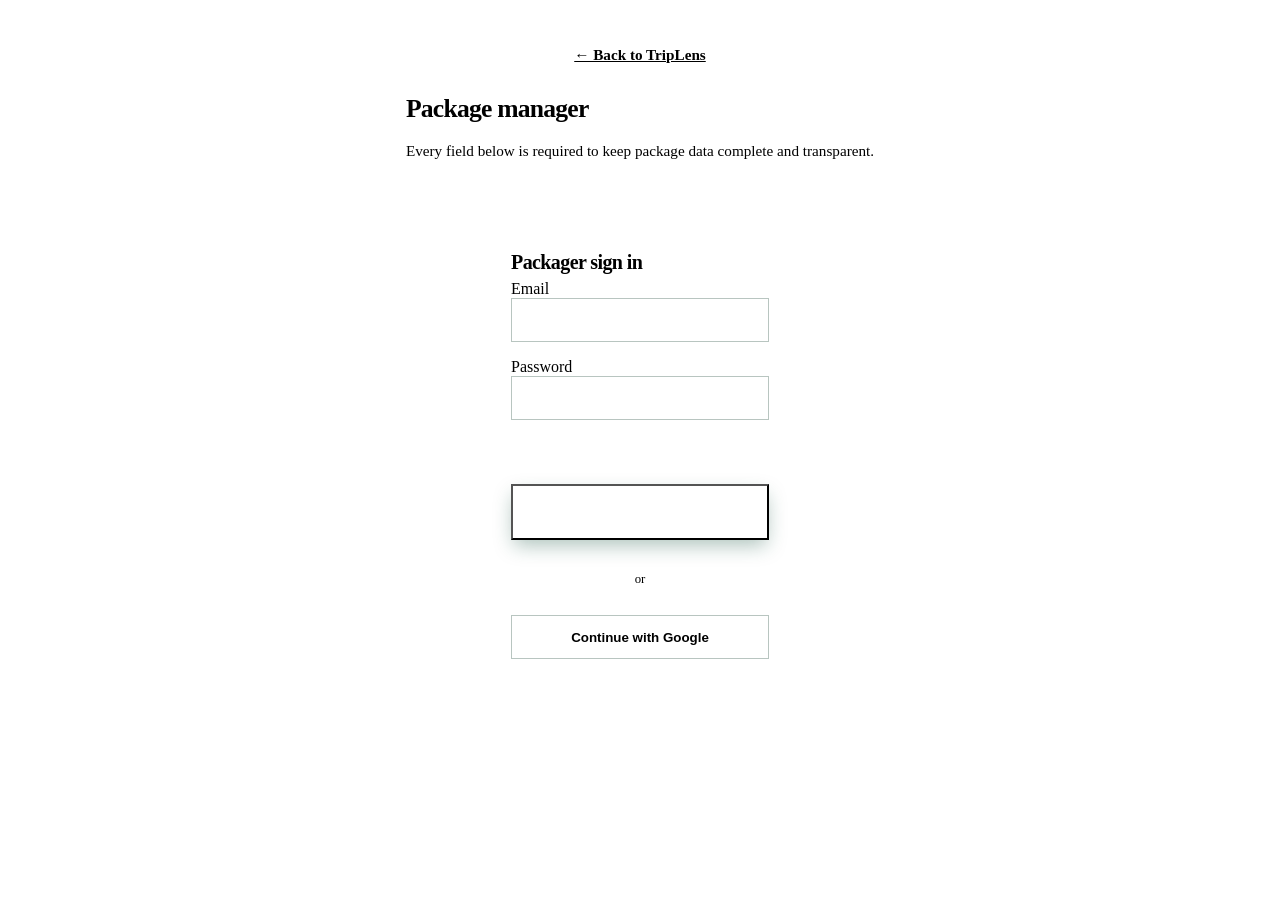
==== manage.html @ e1149025 "Add packager auth and Google sign-in" ====
<!doctype html>
<html lang="en">
<head>
  <meta charset="utf-8"><meta name="viewport" content="width=device-width, initial-scale=1">
  <title>TripLens — Package Manager</title>
  <link rel="stylesheet" href="/design-system.css"><link rel="stylesheet" href="/styles.css">
</head>
<body><main class="main-content" style="max-width:1000px;margin:2rem auto;padding:0 1rem">
  <a href="/" class="btn-secondary">← Back to TripLens</a>
  <div class="screen-title-group"><h1 class="screen-title">Package manager</h1><p class="screen-subtitle">Every field below is required to keep package data complete and transparent.</p></div>
  <section id="packager-login" class="pref-card manager-login-card" style="margin-top:1rem">
    <h2 class="screen-title" style="font-size:1.25rem">Packager sign in</h2>
    <form id="packager-login-form" class="manager-login-form">
      <div class="form-group"><label class="form-label" for="packager-email">Email</label><input class="form-select" id="packager-email" type="email" autocomplete="username" required></div>
      <div class="form-group"><label class="form-label" for="packager-password">Password</label><input class="form-select" id="packager-password" type="password" autocomplete="current-password" required></div>
      <p id="login-message" aria-live="polite"></p><button class="btn-primary-cta" type="submit"><span>Sign in</span><span>→</span></button>
      <div class="google-sign-in-divider">or</div>
      <button type="button" class="google-sign-in-button" id="google-packager-sign-in">Continue with Google</button>
    </form>
  </section>
  <section id="manager-shell" hidden>
    <div class="manager-toolbar"><div id="logged-in-as"></div><button class="btn-secondary" type="button" id="packager-logout">Sign out</button></div>
  <form id="package-form" class="pref-card" style="margin-top:1rem">
    <h2 class="screen-title" style="font-size:1.25rem">1. Core package details</h2>
    <div class="pref-grid" id="core-fields"></div>
    <h2 class="screen-title" style="font-size:1.25rem;margin-top:2rem">2. Day-wise itinerary</h2>
    <div id="itinerary-fields"></div>
    <h2 class="screen-title" style="font-size:1.25rem;margin-top:2rem">3. Stays & logistics</h2>
    <div id="accommodation-fields"></div><button class="btn-secondary" type="button" id="add-stay">+ Add stay</button>
    <h2 class="screen-title" style="font-size:1.25rem;margin-top:2rem">4. Transparency & policy</h2>
    <label class="form-label">Inclusions — one item per line</label><textarea class="ai-prompt-textarea" id="inclusions" required rows="4" placeholder="Entry tickets&#10;Toll and parking"></textarea>
    <label class="form-label" style="margin-top:1rem">Exclusions — one item per line</label><textarea class="ai-prompt-textarea" id="exclusions" required rows="4" placeholder="Personal expenses&#10;Safari permits"></textarea>
    <p id="form-message" aria-live="polite" style="margin-top:1rem"></p><button class="btn-primary-cta" type="submit"><span>Save complete package</span><span>→</span></button>
  </form>
  </section>
</main><script src="https://accounts.google.com/gsi/client" async defer></script><script src="/manage.js"></script></body></html>
---- styles.css ----
/* TripWise AI - Main Application Stylesheet */

/* Application Wrapper */
.app-wrapper {
  width: 100%;
  min-height: 100vh;
  display: flex;
  flex-direction: column;
  align-items: center;
  background-color: var(--bg-page);
  padding-bottom: 3rem;
}

/* App Header */
.app-header {
  width: 100%;
  max-width: var(--max-app-width);
  padding: 1rem 1.25rem;
  display: flex;
  align-items: center;
  justify-content: space-between;
  background: var(--bg-surface);
  border-bottom: 1px solid var(--border-subtle);
  position: sticky;
  top: 0;
  z-index: 50;
  box-shadow: var(--shadow-xs);
  backdrop-filter: blur(12px);
  -webkit-backdrop-filter: blur(12px);
}

.brand-container {
  display: flex;
  align-items: center;
  gap: 0.75rem;
  cursor: pointer;
}

.brand-logo-mark {
  width: 38px;
  height: 38px;
  border-radius: var(--radius-sm);
  background: linear-gradient(135deg, var(--primary) 0%, #177259 100%);
  display: flex;
  align-items: center;
  justify-content: center;
  color: #FFFFFF;
  box-shadow: 0 4px 10px rgba(15, 76, 58, 0.25);
}

.brand-logo-mark svg {
  width: 22px;
  height: 22px;
}

.brand-text {
  display: flex;
  flex-direction: column;
}

.brand-name {
  font-size: 1.2rem;
  font-weight: 800;
  letter-spacing: -0.03em;
  color: var(--primary);
  display: flex;
  align-items: center;
  gap: 0.35rem;
}

.brand-name .ai-tag {
  font-size: 0.65rem;
  font-weight: 700;
  background: var(--primary-light);
  color: var(--primary);
  padding: 1px 6px;
  border-radius: var(--radius-pill);
  border: 1px solid var(--primary-border);
  letter-spacing: 0.05em;
  text-transform: uppercase;
}

.brand-subtitle {
  font-size: 0.75rem;
  color: var(--text-muted);
  font-weight: 500;
}

.header-actions {
  display: flex;
  align-items: center;
  gap: 0.5rem;
}

.btn-header-action {
  font-size: 0.8rem;
  font-weight: 600;
  color: var(--text-muted);
  padding: 0.45rem 0.85rem;
  border-radius: var(--radius-pill);
  background: var(--bg-subtle);
  border: 1px solid var(--border-color);
  gap: 0.4rem;
}

.btn-header-action:hover {
  background: #E2E8F0;
  color: var(--text-main);
}

/* Breadcrumb / Step tracker */
.step-tracker {
  display: none;
  align-items: center;
  gap: 0.4rem;
  font-size: 0.78rem;
  font-weight: 600;
  color: var(--text-subtle);
}

@media (min-width: 640px) {
  .step-tracker {
    display: flex;
  }
}

.step-item {
  padding: 0.2rem 0.55rem;
  border-radius: var(--radius-pill);
  cursor: pointer;
  transition: all var(--transition-fast);
}

.step-item.active {
  background: var(--primary-light);
  color: var(--primary);
  font-weight: 700;
}

.step-item:hover:not(.active) {
  color: var(--text-main);
}

.step-arrow {
  color: var(--border-strong);
  font-size: 0.75rem;
}

/* Main Screen View Container */
.main-content {
  width: 100%;
  max-width: var(--max-app-width);
  padding: 1.25rem 1rem;
  flex: 1;
  display: flex;
  flex-direction: column;
  align-items: center;
}

/* Screen Management */
.screen {
  display: none;
  width: 100%;
  animation: fadeInSlideUp 0.3s cubic-bezier(0.16, 1, 0.3, 1) forwards;
}

.screen.active {
  display: block;
}

@keyframes fadeInSlideUp {
  from {
    opacity: 0;
    transform: translateY(10px);
  }

  to {
    opacity: 1;
    transform: translateY(0);
  }
}

/* Common Screen Header */
.screen-header-bar {
  display: flex;
  align-items: center;
  justify-content: space-between;
  margin-bottom: 1.25rem;
  padding-bottom: 0.75rem;
  border-bottom: 1px solid var(--border-subtle);
}

.screen-back-btn {
  font-size: 0.88rem;
  font-weight: 600;
  color: var(--primary);
  display: inline-flex;
  align-items: center;
  gap: 0.4rem;
  padding: 0.4rem 0.75rem;
  border-radius: var(--radius-pill);
  background: var(--primary-light);
  border: 1px solid var(--primary-border);
  transition: all var(--transition-fast);
}

.screen-back-btn:hover {
  background: #D8EFE5;
  transform: translateX(-2px);
}

.screen-title-group {
  margin-bottom: 1.5rem;
}

.screen-title {
  font-size: 1.6rem;
  font-weight: 800;
  letter-spacing: -0.03em;
  color: var(--text-main);
  margin-bottom: 0.4rem;
}

.screen-subtitle {
  font-size: 0.95rem;
  color: var(--text-muted);
  line-height: 1.45;
}

/* ==========================================================================
   SCREEN 1: HOME SCREEN
   ========================================================================== */
.home-screen {
  max-width: 680px;
  margin: 0 auto;
}

.home-hero-card {
  position: relative;
  border-radius: var(--radius-xl);
  overflow: hidden;
  height: 220px;
  margin-bottom: 1.5rem;
  box-shadow: var(--shadow-md);
  border: 1px solid var(--border-color);
}

.home-hero-img {
  width: 100%;
  height: 100%;
  object-fit: cover;
  transition: transform 0.6s ease;
}

.home-hero-card:hover .home-hero-img {
  transform: scale(1.03);
}

.home-hero-overlay {
  position: absolute;
  inset: 0;
  background: linear-gradient(180deg, rgba(15, 23, 42, 0.1) 0%, rgba(15, 76, 58, 0.85) 100%);
  display: flex;
  flex-direction: column;
  justify-content: flex-end;
  padding: 1.25rem;
  color: #FFFFFF;
}

.hero-pill-badge {
  display: inline-flex;
  align-items: center;
  gap: 0.4rem;
  background: rgba(255, 255, 255, 0.22);
  backdrop-filter: blur(8px);
  -webkit-backdrop-filter: blur(8px);
  color: #FFFFFF;
  padding: 0.3rem 0.75rem;
  border-radius: var(--radius-pill);
  font-size: 0.75rem;
  font-weight: 700;
  letter-spacing: 0.04em;
  text-transform: uppercase;
  margin-bottom: 0.5rem;
  width: fit-content;
}

.hero-tagline-heading {
  font-size: 1.6rem;
  font-weight: 800;
  color: #FFFFFF;
  line-height: 1.2;
  text-shadow: 0 2px 4px rgba(0, 0, 0, 0.2);
}

.home-hero-text {
  text-align: center;
  margin-bottom: 1.75rem;
}

.home-hero-text h1 {
  font-size: 2.1rem;
  font-weight: 800;
  letter-spacing: -0.035em;
  color: var(--text-main);
  margin-bottom: 0.6rem;
}

.home-hero-text p {
  font-size: 1.05rem;
  color: var(--text-muted);
  max-width: 540px;
  margin: 0 auto;
}

/* Natural Language Input Box */
.ai-prompt-container {
  background: var(--bg-surface);
  border-radius: var(--radius-lg);
  border: 1.5px solid var(--border-color);
  box-shadow: var(--shadow-sm);
  padding: 1rem 1.2rem;
  margin-bottom: 1.25rem;
  transition: all var(--transition-normal);
  position: relative;
}

.ai-prompt-container:focus-within {
  border-color: var(--primary);
  box-shadow: 0 0 0 4px var(--primary-glow), var(--shadow-md);
}

.ai-prompt-header {
  display: flex;
  align-items: center;
  justify-content: space-between;
  margin-bottom: 0.6rem;
}

.ai-prompt-badge {
  display: inline-flex;
  align-items: center;
  gap: 0.35rem;
  font-size: 0.75rem;
  font-weight: 700;
  color: var(--primary);
  background: var(--primary-light);
  padding: 0.2rem 0.6rem;
  border-radius: var(--radius-pill);
}

.ai-prompt-textarea {
  width: 100%;
  min-height: 85px;
  resize: vertical;
  background: transparent;
  color: var(--text-main);
  font-size: 1rem;
  line-height: 1.5;
  font-weight: 500;
}

.ai-prompt-textarea::placeholder {
  color: var(--text-subtle);
  font-weight: 400;
}

/* Suggestion Chips */
.chips-section {
  margin-bottom: 1.75rem;
}

.chips-label {
  font-size: 0.78rem;
  font-weight: 700;
  text-transform: uppercase;
  letter-spacing: 0.05em;
  color: var(--text-subtle);
  margin-bottom: 0.6rem;
  display: block;
}

.chips-list {
  display: flex;
  flex-wrap: wrap;
  gap: 0.5rem;
}

.chip-btn {
  background: var(--bg-surface);
  color: var(--text-main);
  border: 1px solid var(--border-color);
  border-radius: var(--radius-pill);
  padding: 0.45rem 0.95rem;
  font-size: 0.85rem;
  font-weight: 600;
  box-shadow: var(--shadow-xs);
  transition: all var(--transition-fast);
}

.chip-btn:hover {
  background: var(--primary-light);
  color: var(--primary);
  border-color: var(--primary-border);
  transform: translateY(-1px);
}

.chip-btn.active {
  background: var(--primary);
  color: #FFFFFF;
  border-color: var(--primary);
}

/* Primary Hero CTA */
.btn-primary-cta {
  width: 100%;
  background: linear-gradient(135deg, var(--primary) 0%, #15624b 100%);
  color: #FFFFFF;
  font-size: 1.05rem;
  font-weight: 700;
  padding: 1rem 1.5rem;
  border-radius: var(--radius-pill);
  box-shadow: 0 8px 20px -3px rgba(15, 76, 58, 0.35);
  display: flex;
  align-items: center;
  justify-content: center;
  gap: 0.6rem;
  transition: all var(--transition-normal);
}

.btn-primary-cta:hover {
  background: linear-gradient(135deg, var(--primary-hover) 0%, #0e4c3a 100%);
  transform: translateY(-2px);
  box-shadow: 0 12px 24px -4px rgba(15, 76, 58, 0.45);
}

.btn-primary-cta:active {
  transform: translateY(0);
}

.btn-primary-cta:hover .cta-arrow {
  transform: translateX(4px);
}

/* Modal Overlay Styling */
.modal-overlay {
  position: fixed;
  inset: 0;
  background: rgba(15, 23, 42, 0.6);
  backdrop-filter: blur(5px);
  -webkit-backdrop-filter: blur(5px);
  display: none;
  align-items: center;
  justify-content: center;
  z-index: 100;
}

.modal-overlay.active {
  display: flex !important;
}

.modal-card {
  background: var(--bg-surface);
  border: 1px solid var(--border-color);
  border-radius: var(--radius-lg);
  box-shadow: var(--shadow-float);
  width: 90%;
  max-width: 500px;
  overflow: hidden;
  animation: modalSlideUp 0.25s cubic-bezier(0.16, 1, 0.3, 1);
}

.modal-header {
  padding: 1rem 1.25rem;
  display: flex;
  justify-content: space-between;
  align-items: center;
  border-bottom: 1px solid var(--border-subtle);
}

.modal-header h3 {
  font-size: 1.1rem;
  font-weight: 700;
}

.modal-close-btn {
  font-size: 1.5rem;
  line-height: 1;
  color: var(--text-muted);
  background: none;
  border: none;
  cursor: pointer;
}

@keyframes modalSlideUp {
  from { opacity: 0; transform: translateY(15px); }
  to { opacity: 1; transform: translateY(0); }
}

/* ==========================================================================
   SCREEN 2: AI PREFERENCES SCREEN
   ========================================================================== */
.pref-screen {
  max-width: 720px;
  margin: 0 auto;
}

.parsed-callout-card {
  background: var(--primary-light);
  border: 1px solid var(--primary-border);
  border-radius: var(--radius-md);
  padding: 0.9rem 1.1rem;
  margin-bottom: 1.5rem;
  display: flex;
  align-items: flex-start;
  gap: 0.75rem;
}

.parsed-callout-icon {
  font-size: 1.25rem;
  line-height: 1;
}

.parsed-callout-text {
  font-size: 0.86rem;
  color: var(--primary);
  font-weight: 500;
  line-height: 1.45;
}

.parsed-callout-text strong {
  font-weight: 700;
}

/* 6 Preference Cards Grid */
.pref-grid {
  display: grid;
  grid-template-columns: repeat(2, 1fr);
  gap: 1rem;
  margin-bottom: 2rem;
}

@media (max-width: 520px) {
  .pref-grid {
    grid-template-columns: 1fr;
  }
}

.pref-card {
  background: var(--bg-surface);
  border: 1.5px solid var(--border-color);
  border-radius: var(--radius-lg);
  padding: 1.1rem;
  box-shadow: var(--shadow-sm);
  display: flex;
  flex-direction: column;
  justify-content: space-between;
  transition: all var(--transition-normal);
  position: relative;
}

.pref-card:hover {
  border-color: var(--primary-border);
  box-shadow: var(--shadow-md);
  transform: translateY(-2px);
}

.pref-card-header {
  display: flex;
  align-items: center;
  justify-content: space-between;
  margin-bottom: 0.75rem;
}

.pref-card-label-group {
  display: flex;
  align-items: center;
  gap: 0.5rem;
}

.pref-icon-circle {
  width: 34px;
  height: 34px;
  border-radius: var(--radius-pill);
  background: var(--bg-subtle);
  display: flex;
  align-items: center;
  justify-content: center;
  font-size: 1.05rem;
}

.pref-label {
  font-size: 0.82rem;
  font-weight: 700;
  text-transform: uppercase;
  letter-spacing: 0.04em;
  color: var(--text-muted);
}

.btn-edit-pref {
  color: var(--primary);
  font-size: 0.8rem;
  font-weight: 600;
  padding: 0.3rem 0.6rem;
  border-radius: var(--radius-pill);
  background: var(--primary-light);
  border: 1px solid var(--primary-border);
  gap: 0.3rem;
  transition: all var(--transition-fast);
}

.btn-edit-pref:hover {
  background: #D8EFE5;
}

.pref-value {
  font-size: 1.35rem;
  font-weight: 800;
  color: var(--text-main);
  letter-spacing: -0.02em;
}

.pref-note {
  font-size: 0.75rem;
  color: var(--text-subtle);
  margin-top: 0.25rem;
}

/* Bottom Action Bar */
.bottom-actions {
  display: flex;
  flex-direction: column;
  gap: 0.75rem;
}

@media (min-width: 520px) {
  .bottom-actions {
    flex-direction: row;
  }

  .bottom-actions .btn-primary-cta {
    flex: 2;
  }

  .bottom-actions .btn-secondary {
    flex: 1;
  }
}

.btn-secondary {
  background: var(--bg-surface);
  color: var(--text-main);
  border: 1.5px solid var(--border-color);
  font-size: 0.95rem;
  font-weight: 600;
  padding: 0.85rem 1.25rem;
  border-radius: var(--radius-pill);
  box-shadow: var(--shadow-xs);
  transition: all var(--transition-fast);
}

.btn-secondary:hover {
  background: var(--bg-subtle);
  border-color: var(--border-strong);
}

/* ==========================================================================
   SCREEN 3: RESULTS SCREEN
   ========================================================================== */
.results-screen {
  max-width: 900px;
  margin: 0 auto;
}

.results-filter-summary {
  display: flex;
  align-items: center;
  justify-content: space-between;
  flex-wrap: wrap;
  gap: 0.75rem;
  background: var(--bg-surface);
  border: 1px solid var(--border-color);
  border-radius: var(--radius-md);
  padding: 0.75rem 1.1rem;
  margin-bottom: 1.5rem;
  box-shadow: var(--shadow-xs);
}

.filter-tags-list {
  display: flex;
  flex-wrap: wrap;
  gap: 0.4rem;
  align-items: center;
}

.filter-pill {
  font-size: 0.78rem;
  font-weight: 600;
  color: var(--text-muted);
  background: var(--bg-subtle);
  padding: 0.2rem 0.6rem;
  border-radius: var(--radius-pill);
}

.btn-compare-all-shortcut {
  font-size: 0.82rem;
  font-weight: 700;
  color: var(--primary);
  background: var(--primary-light);
  border: 1px solid var(--primary-border);
  padding: 0.4rem 0.85rem;
  border-radius: var(--radius-pill);
  gap: 0.4rem;
}

.btn-compare-all-shortcut:hover {
  background: #D8EFE5;
}

/* Package Cards Grid */
.packages-grid {
  display: flex;
  flex-direction: column;
  gap: 1.5rem;
}

@media (min-width: 860px) {
  .packages-grid {
    display: grid;
    grid-template-columns: repeat(3, 1fr);
    gap: 1.25rem;
    align-items: stretch;
  }
}

.package-card {
  background: var(--bg-surface);
  border-radius: var(--radius-xl);
  border: 1.5px solid var(--border-color);
  overflow: hidden;
  box-shadow: var(--shadow-sm);
  display: flex;
  flex-direction: column;
  transition: all var(--transition-normal);
  position: relative;
}

.package-card:hover {
  transform: translateY(-4px);
  box-shadow: var(--shadow-lg);
  border-color: var(--primary-border);
}

.package-card.highlighted {
  border-color: var(--accent);
  box-shadow: 0 10px 25px -4px rgba(16, 185, 129, 0.2);
}

/* Card Image Header */
.package-card-media {
  position: relative;
  height: 180px;
  overflow: hidden;
  background: #E2E8F0;
}

.package-card-img {
  width: 100%;
  height: 100%;
  object-fit: cover;
  transition: transform 0.5s ease;
}

.package-card:hover .package-card-img {
  transform: scale(1.05);
}

.package-badge-top {
  position: absolute;
  top: 12px;
  left: 12px;
  background: rgba(15, 76, 58, 0.9);
  backdrop-filter: blur(6px);
  color: #FFFFFF;
  padding: 0.25rem 0.65rem;
  border-radius: var(--radius-pill);
  font-size: 0.7rem;
  font-weight: 800;
  letter-spacing: 0.05em;
  text-transform: uppercase;
  display: inline-flex;
  align-items: center;
  gap: 0.35rem;
  box-shadow: 0 2px 6px rgba(0, 0, 0, 0.2);
}

.package-fit-badge {
  position: absolute;
  top: 12px;
  right: 12px;
  background: rgba(255, 255, 255, 0.95);
  backdrop-filter: blur(8px);
  color: var(--primary);
  border: 1px solid var(--primary-border);
  padding: 0.25rem 0.65rem;
  border-radius: var(--radius-pill);
  font-size: 0.78rem;
  font-weight: 800;
  display: inline-flex;
  align-items: center;
  gap: 0.3rem;
  box-shadow: var(--shadow-sm);
}

.fit-dot {
  width: 7px;
  height: 7px;
  border-radius: 50%;
  background: var(--accent);
}

/* Card Body */
.package-card-body {
  padding: 1.25rem;
  display: flex;
  flex-direction: column;
  flex: 1;
}

.package-title-area {
  margin-bottom: 0.85rem;
}

.package-card-title {
  font-size: 1.25rem;
  font-weight: 800;
  color: var(--text-main);
  letter-spacing: -0.02em;
}

.package-card-hotel {
  font-size: 0.82rem;
  color: var(--text-muted);
  display: flex;
  align-items: center;
  gap: 0.35rem;
  margin-top: 0.2rem;
}

/* Specs pills */
.package-specs-row {
  display: flex;
  flex-wrap: wrap;
  gap: 0.4rem;
  margin-bottom: 1rem;
}

.spec-pill {
  font-size: 0.75rem;
  font-weight: 600;
  background: var(--bg-subtle);
  color: var(--text-muted);
  padding: 0.2rem 0.55rem;
  border-radius: var(--radius-xs);
  display: inline-flex;
  align-items: center;
  gap: 0.3rem;
}

/* Price Row */
.package-price-row {
  display: flex;
  align-items: baseline;
  justify-content: space-between;
  margin-bottom: 1.1rem;
  padding-top: 0.5rem;
  border-top: 1px solid var(--border-subtle);
}

.price-group {
  display: flex;
  align-items: baseline;
  gap: 0.35rem;
}

.price-currency {
  font-size: 1.05rem;
  font-weight: 700;
  color: var(--text-main);
}

.price-val {
  font-size: 1.5rem;
  font-weight: 800;
  color: var(--text-main);
  letter-spacing: -0.03em;
}

.price-sub {
  font-size: 0.75rem;
  color: var(--text-subtle);
}

/* Card Action Buttons */
.package-card-actions {
  display: flex;
  flex-direction: column;
  gap: 0.5rem;
  margin-top: auto;
}

.btn-view-details {
  background: var(--primary);
  color: #FFFFFF;
  font-size: 0.88rem;
  font-weight: 700;
  padding: 0.75rem 1rem;
  border-radius: var(--radius-pill);
  box-shadow: 0 4px 10px rgba(15, 76, 58, 0.2);
  width: 100%;
}

.btn-view-details:hover {
  background: var(--primary-hover);
  box-shadow: 0 6px 14px rgba(15, 76, 58, 0.3);
}

.btn-secondary-actions-row {
  display: flex;
  gap: 0.5rem;
}

.btn-why-match {
  flex: 1.2;
  background: var(--primary-light);
  color: var(--primary);
  border: 1px solid var(--primary-border);
  font-size: 0.78rem;
  font-weight: 700;
  padding: 0.6rem 0.5rem;
  border-radius: var(--radius-pill);
  gap: 0.3rem;
}

.btn-why-match:hover {
  background: #D8EFE5;
}

.btn-card-compare {
  flex: 1;
  background: var(--bg-surface);
  color: var(--text-muted);
  border: 1px solid var(--border-color);
  font-size: 0.78rem;
  font-weight: 700;
  padding: 0.6rem 0.5rem;
  border-radius: var(--radius-pill);
  gap: 0.3rem;
}

.btn-card-compare:hover {
  background: var(--bg-subtle);
  color: var(--text-main);
  border-color: var(--border-strong);
}

/* ==========================================================================
   SCREEN 4: PACKAGE DETAILS SCREEN
   ========================================================================== */
.details-screen {
  max-width: 820px;
  margin: 0 auto;
}

.details-hero-banner {
  position: relative;
  border-radius: var(--radius-xl);
  overflow: hidden;
  height: 260px;
  margin-bottom: 1.5rem;
  box-shadow: var(--shadow-md);
  border: 1px solid var(--border-color);
}

.details-hero-img {
  width: 100%;
  height: 100%;
  object-fit: cover;
}

.details-hero-overlay {
  position: absolute;
  inset: 0;
  background: linear-gradient(180deg, rgba(15, 23, 42, 0.15) 0%, rgba(15, 30, 24, 0.9) 100%);
  display: flex;
  flex-direction: column;
  justify-content: flex-end;
  padding: 1.5rem;
  color: #FFFFFF;
}

.details-hero-badges {
  display: flex;
  gap: 0.5rem;
  margin-bottom: 0.5rem;
}

.details-hero-title {
  font-size: 1.85rem;
  font-weight: 800;
  color: #FFFFFF;
  margin-bottom: 0.25rem;
}

.details-hero-subtitle {
  font-size: 0.95rem;
  color: rgba(255, 255, 255, 0.85);
}

/* Overview Specs Grid */
.details-specs-card {
  background: var(--bg-surface);
  border: 1.5px solid var(--border-color);
  border-radius: var(--radius-lg);
  padding: 1.1rem;
  margin-bottom: 1.5rem;
  box-shadow: var(--shadow-xs);
}

.specs-grid {
  display: grid;
  grid-template-columns: repeat(auto-fit, minmax(130px, 1fr));
  gap: 0.85rem;
}

.spec-item {
  display: flex;
  flex-direction: column;
  gap: 0.2rem;
}

.spec-item-label {
  font-size: 0.72rem;
  font-weight: 700;
  text-transform: uppercase;
  color: var(--text-subtle);
  letter-spacing: 0.04em;
}

.spec-item-val {
  font-size: 0.95rem;
  font-weight: 700;
  color: var(--text-main);
}

/* Score Cards Row */
.scores-row {
  display: grid;
  grid-template-columns: repeat(3, 1fr);
  gap: 0.85rem;
  margin-bottom: 1.5rem;
}

@media (max-width: 500px) {
  .scores-row {
    grid-template-columns: 1fr;
  }
}

.score-card {
  background: var(--bg-surface);
  border: 1.5px solid var(--border-color);
  border-radius: var(--radius-lg);
  padding: 1rem;
  box-shadow: var(--shadow-xs);
  display: flex;
  flex-direction: column;
  align-items: center;
  text-align: center;
  position: relative;
  overflow: hidden;
}

.score-card::before {
  content: '';
  position: absolute;
  top: 0;
  left: 0;
  right: 0;
  height: 4px;
  background: var(--primary);
}

.score-card.value::before {
  background: #3B82F6;
}

.score-card.trust::before {
  background: #10B981;
}

.score-card-title {
  font-size: 0.75rem;
  font-weight: 700;
  text-transform: uppercase;
  letter-spacing: 0.05em;
  color: var(--text-muted);
  margin-bottom: 0.4rem;
}

.score-card-number {
  font-size: 1.8rem;
  font-weight: 800;
  color: var(--text-main);
  letter-spacing: -0.03em;
}

.score-card-desc {
  font-size: 0.72rem;
  color: var(--text-subtle);
  margin-top: 0.2rem;
}

/* Effective Cost Breakdown Card */
.effective-cost-card {
  background: linear-gradient(145deg, #FFFFFF 0%, var(--primary-light) 100%);
  border: 1.5px solid var(--primary-border);
  border-radius: var(--radius-xl);
  padding: 1.4rem;
  margin-bottom: 1.5rem;
  box-shadow: var(--shadow-sm);
}

.cost-card-header {
  display: flex;
  align-items: center;
  justify-content: space-between;
  margin-bottom: 1rem;
  padding-bottom: 0.75rem;
  border-bottom: 1px solid var(--primary-border);
}

.cost-title-group {
  display: flex;
  align-items: center;
  gap: 0.5rem;
}

.cost-title-group h3 {
  font-size: 1.15rem;
  font-weight: 800;
  color: var(--primary);
}

.cost-badge {
  font-size: 0.7rem;
  font-weight: 700;
  background: var(--primary);
  color: #FFFFFF;
  padding: 0.2rem 0.6rem;
  border-radius: var(--radius-pill);
}

.cost-figures-grid {
  display: grid;
  grid-template-columns: 1fr 1fr 1.3fr;
  gap: 0.75rem;
  margin-bottom: 1rem;
}

@media (max-width: 580px) {
  .cost-figures-grid {
    grid-template-columns: 1fr;
    gap: 0.5rem;
  }
}

.cost-figure-box {
  background: var(--bg-surface);
  border: 1px solid var(--border-color);
  border-radius: var(--radius-md);
  padding: 0.85rem;
}

.cost-figure-box.highlight {
  border: 1.5px solid var(--primary);
  background: #FFFFFF;
  box-shadow: 0 4px 12px rgba(15, 76, 58, 0.12);
}

.cost-box-label {
  font-size: 0.75rem;
  font-weight: 600;
  color: var(--text-muted);
  margin-bottom: 0.2rem;
}

.cost-box-value {
  font-size: 1.25rem;
  font-weight: 800;
  color: var(--text-main);
}

.cost-figure-box.highlight .cost-box-value {
  color: var(--primary);
  font-size: 1.4rem;
}

.cost-explanation-banner {
  background: rgba(255, 255, 255, 0.7);
  border-radius: var(--radius-md);
  padding: 0.75rem 0.95rem;
  display: flex;
  align-items: flex-start;
  gap: 0.5rem;
  font-size: 0.82rem;
  color: var(--text-muted);
  line-height: 1.45;
}

.cost-items-list {
  margin-top: 1rem;
  border-top: 1px dashed var(--primary-border);
  padding-top: 0.85rem;
}

.cost-item-row {
  display: flex;
  justify-content: space-between;
  align-items: center;
  font-size: 0.82rem;
  color: var(--text-muted);
  padding: 0.3rem 0;
}

.cost-item-row.total-row {
  font-weight: 700;
  color: var(--primary);
  border-top: 1px solid var(--border-color);
  margin-top: 0.4rem;
  padding-top: 0.5rem;
}

/* Inclusions & Exclusions Grid */
.inclusions-grid {
  display: grid;
  grid-template-columns: 1fr 1fr;
  gap: 1rem;
  margin-bottom: 2rem;
}

@media (max-width: 600px) {
  .inclusions-grid {
    grid-template-columns: 1fr;
  }
}

.details-info-box {
  background: var(--bg-surface);
  border: 1.5px solid var(--border-color);
  border-radius: var(--radius-lg);
  padding: 1.2rem;
  box-shadow: var(--shadow-xs);
}

.details-info-box h4 {
  font-size: 0.95rem;
  font-weight: 700;
  margin-bottom: 0.85rem;
  display: flex;
  align-items: center;
  gap: 0.45rem;
}

.check-list,
.cross-list {
  list-style: none;
  display: flex;
  flex-direction: column;
  gap: 0.55rem;
}

.check-list li {
  font-size: 0.84rem;
  color: var(--text-main);
  display: flex;
  align-items: flex-start;
  gap: 0.5rem;
  line-height: 1.4;
}

.check-list li::before {
  content: '✓';
  color: var(--accent);
  font-weight: 800;
  font-size: 0.85rem;
  flex-shrink: 0;
}

.cross-list li {
  font-size: 0.84rem;
  color: var(--text-muted);
  display: flex;
  align-items: flex-start;
  gap: 0.5rem;
  line-height: 1.4;
}

.cross-list li::before {
  content: '✕';
  color: #94A3B8;
  font-weight: 700;
  font-size: 0.75rem;
  margin-top: 2px;
  flex-shrink: 0;
}

/* Details Sticky Bottom Actions */
.details-nav-toolbar {
  display: flex;
  gap: 0.75rem;
  flex-wrap: wrap;
  background: var(--bg-surface);
  border: 1.5px solid var(--border-color);
  border-radius: var(--radius-xl);
  padding: 1rem;
  box-shadow: var(--shadow-md);
  margin-top: 1rem;
}

.btn-itinerary-cta {
  flex: 1.5;
  background: var(--primary);
  color: #FFFFFF;
  font-size: 0.92rem;
  font-weight: 700;
  padding: 0.85rem 1.25rem;
  border-radius: var(--radius-pill);
  gap: 0.4rem;
}

.btn-itinerary-cta:hover {
  background: var(--primary-hover);
}

.btn-trust-cta {
  flex: 1.2;
  background: var(--primary-light);
  color: var(--primary);
  border: 1px solid var(--primary-border);
  font-size: 0.92rem;
  font-weight: 700;
  padding: 0.85rem 1.1rem;
  border-radius: var(--radius-pill);
  gap: 0.4rem;
}

.btn-trust-cta:hover {
  background: #D8EFE5;
}

.btn-compare-cta {
  flex: 1;
  background: var(--bg-surface);
  color: var(--text-main);
  border: 1.5px solid var(--border-color);
  font-size: 0.92rem;
  font-weight: 600;
  padding: 0.85rem 1.1rem;
  border-radius: var(--radius-pill);
  gap: 0.4rem;
}

.btn-compare-cta:hover {
  background: var(--bg-subtle);
}

/* ==========================================================================
   SCREEN 5: ITINERARY SCREEN
   ========================================================================== */
.itinerary-screen {
  max-width: 760px;
  margin: 0 auto;
}

.itinerary-header-card {
  background: var(--bg-surface);
  border: 1px solid var(--border-color);
  border-radius: var(--radius-lg);
  padding: 1.1rem 1.3rem;
  margin-bottom: 1.5rem;
  box-shadow: var(--shadow-xs);
  display: flex;
  align-items: center;
  justify-content: space-between;
  flex-wrap: wrap;
  gap: 0.75rem;
}

.itinerary-meta-badges {
  display: flex;
  gap: 0.5rem;
  flex-wrap: wrap;
}

.legend-pill {
  font-size: 0.72rem;
  font-weight: 700;
  padding: 0.2rem 0.55rem;
  border-radius: var(--radius-pill);
  display: inline-flex;
  align-items: center;
  gap: 0.3rem;
}

.legend-low {
  background: var(--intensity-low-bg);
  color: var(--intensity-low-text);
  border: 1px solid var(--intensity-low-border);
}

.legend-mod {
  background: var(--intensity-mod-bg);
  color: var(--intensity-mod-text);
  border: 1px solid var(--intensity-mod-border);
}

.legend-high {
  background: var(--intensity-high-bg);
  color: var(--intensity-high-text);
  border: 1px solid var(--intensity-high-border);
}

/* Vertical Timeline */
.timeline-container {
  position: relative;
  padding-left: 1.75rem;
  margin-bottom: 2rem;
}

.timeline-container::before {
  content: '';
  position: absolute;
  top: 15px;
  bottom: 15px;
  left: 9px;
  width: 2px;
  background: #E2E8F0;
}

.timeline-day-card {
  position: relative;
  background: var(--bg-surface);
  border: 1.5px solid var(--border-color);
  border-radius: var(--radius-lg);
  padding: 1.25rem;
  margin-bottom: 1.25rem;
  box-shadow: var(--shadow-xs);
  transition: all var(--transition-normal);
}

.timeline-day-card:hover {
  border-color: var(--primary-border);
  box-shadow: var(--shadow-md);
}

.timeline-node {
  position: absolute;
  top: 20px;
  left: -1.75rem;
  width: 20px;
  height: 20px;
  border-radius: 50%;
  background: var(--bg-surface);
  border: 3px solid var(--primary);
  box-shadow: 0 0 0 4px var(--bg-page);
  transform: translateX(-50%);
  z-index: 2;
}

.timeline-day-header {
  display: flex;
  align-items: center;
  justify-content: space-between;
  flex-wrap: wrap;
  gap: 0.5rem;
  margin-bottom: 0.65rem;
}

.day-badge-title {
  display: flex;
  align-items: center;
  gap: 0.6rem;
}

.day-number-tag {
  background: var(--primary);
  color: #FFFFFF;
  font-size: 0.72rem;
  font-weight: 800;
  padding: 0.2rem 0.55rem;
  border-radius: var(--radius-xs);
  letter-spacing: 0.04em;
  text-transform: uppercase;
}

.day-route-title {
  font-size: 1.15rem;
  font-weight: 800;
  color: var(--text-main);
}

.day-indicators-row {
  display: flex;
  align-items: center;
  gap: 0.5rem;
  flex-wrap: wrap;
  margin-bottom: 0.85rem;
}

.intensity-pill {
  font-size: 0.72rem;
  font-weight: 700;
  padding: 0.2rem 0.6rem;
  border-radius: var(--radius-pill);
  display: inline-flex;
  align-items: center;
  gap: 0.35rem;
}

.intensity-low {
  background: var(--intensity-low-bg);
  color: var(--intensity-low-text);
  border: 1px solid var(--intensity-low-border);
}

.intensity-moderate {
  background: var(--intensity-mod-bg);
  color: var(--intensity-mod-text);
  border: 1px solid var(--intensity-mod-border);
}

.intensity-high {
  background: var(--intensity-high-bg);
  color: var(--intensity-high-text);
  border: 1px solid var(--intensity-high-border);
}

.freetime-pill {
  font-size: 0.72rem;
  font-weight: 600;
  background: var(--bg-subtle);
  color: var(--text-muted);
  padding: 0.2rem 0.6rem;
  border-radius: var(--radius-pill);
  display: inline-flex;
  align-items: center;
  gap: 0.3rem;
}

.day-activities-list {
  list-style: none;
  display: flex;
  flex-direction: column;
  gap: 0.5rem;
  padding-top: 0.5rem;
  border-top: 1px solid var(--border-subtle);
}

.day-activities-list li {
  font-size: 0.86rem;
  color: var(--text-muted);
  display: flex;
  align-items: flex-start;
  gap: 0.55rem;
  line-height: 1.45;
}

.activity-dot {
  width: 6px;
  height: 6px;
  border-radius: 50%;
  background: var(--primary);
  margin-top: 7px;
  flex-shrink: 0;
}

/* ==========================================================================
   SCREEN 6: TRUST INSIGHTS SCREEN
   ========================================================================== */
.trust-screen {
  max-width: 780px;
  margin: 0 auto;
}

.trust-overview-card {
  background: var(--bg-surface);
  border: 1.5px solid var(--border-color);
  border-radius: var(--radius-xl);
  padding: 1.5rem;
  margin-bottom: 1.75rem;
  box-shadow: var(--shadow-sm);
}

.trust-score-hero {
  display: flex;
  align-items: center;
  justify-content: space-between;
  flex-wrap: wrap;
  gap: 1.25rem;
  padding-bottom: 1.25rem;
  border-bottom: 1px solid var(--border-subtle);
  margin-bottom: 1.25rem;
}

.trust-badge-col {
  display: flex;
  align-items: center;
  gap: 1rem;
}

.trust-circle-gauge {
  width: 76px;
  height: 76px;
  border-radius: 50%;
  background: conic-gradient(var(--accent) 0% 86%, #E2E8F0 86% 100%);
  display: flex;
  align-items: center;
  justify-content: center;
  padding: 8px;
  box-shadow: 0 4px 12px rgba(16, 185, 129, 0.2);
}

.gauge-inner {
  width: 100%;
  height: 100%;
  background: #FFFFFF;
  border-radius: 50%;
  display: flex;
  flex-direction: column;
  align-items: center;
  justify-content: center;
}

.gauge-number {
  font-size: 1.25rem;
  font-weight: 800;
  color: var(--text-main);
  line-height: 1;
}

.gauge-scale {
  font-size: 0.65rem;
  color: var(--text-subtle);
  font-weight: 600;
}

.trust-headline h3 {
  font-size: 1.35rem;
  font-weight: 800;
  color: var(--text-main);
}

.trust-headline p {
  font-size: 0.82rem;
  color: var(--text-muted);
}

/* Sentiment Bar Breakdown */
.sentiment-section h4 {
  font-size: 0.82rem;
  font-weight: 700;
  text-transform: uppercase;
  letter-spacing: 0.04em;
  color: var(--text-subtle);
  margin-bottom: 0.6rem;
}

.sentiment-bar-track {
  height: 12px;
  border-radius: var(--radius-pill);
  display: flex;
  overflow: hidden;
  margin-bottom: 0.65rem;
  background: #E2E8F0;
}

.sentiment-seg {
  height: 100%;
  transition: width 0.6s ease;
}

.seg-positive {
  background: #10B981;
}

.seg-neutral {
  background: #F59E0B;
}

.seg-negative {
  background: #EF4444;
}

.sentiment-legend {
  display: flex;
  gap: 1.25rem;
  flex-wrap: wrap;
}

.legend-item {
  display: flex;
  align-items: center;
  gap: 0.4rem;
  font-size: 0.82rem;
  font-weight: 600;
  color: var(--text-muted);
}

.legend-dot {
  width: 9px;
  height: 9px;
  border-radius: 50%;
}

/* 4 Aspect Cards Grid */
.aspects-grid {
  display: grid;
  grid-template-columns: repeat(2, 1fr);
  gap: 1rem;
  margin-bottom: 2rem;
}

@media (max-width: 640px) {
  .aspects-grid {
    grid-template-columns: 1fr;
  }
}

.aspect-card {
  background: var(--bg-surface);
  border: 1.5px solid var(--border-color);
  border-radius: var(--radius-lg);
  padding: 1.25rem;
  box-shadow: var(--shadow-xs);
  display: flex;
  flex-direction: column;
  transition: all var(--transition-normal);
}

.aspect-card:hover {
  border-color: var(--primary-border);
  box-shadow: var(--shadow-sm);
}

.aspect-card-header {
  display: flex;
  align-items: center;
  justify-content: space-between;
  margin-bottom: 0.85rem;
  padding-bottom: 0.6rem;
  border-bottom: 1px solid var(--border-subtle);
}

.aspect-title-group {
  display: flex;
  align-items: center;
  gap: 0.5rem;
}

.aspect-icon {
  font-size: 1.25rem;
}

.aspect-name {
  font-size: 1.05rem;
  font-weight: 800;
  color: var(--text-main);
}

.aspect-score-pill {
  font-size: 0.82rem;
  font-weight: 800;
  color: var(--primary);
  background: var(--primary-light);
  padding: 0.2rem 0.55rem;
  border-radius: var(--radius-pill);
}

.aspect-sentiment-status {
  display: inline-flex;
  align-items: center;
  gap: 0.3rem;
  font-size: 0.72rem;
  font-weight: 700;
  padding: 0.15rem 0.5rem;
  border-radius: var(--radius-pill);
  margin-bottom: 0.75rem;
  width: fit-content;
}

.status-positive {
  background: #ECFDF5;
  color: #065F46;
  border: 1px solid #A7F3D0;
}

.status-mixed {
  background: #FFFBEB;
  color: #92400E;
  border: 1px solid #FDE68A;
}

.aspect-positives-title {
  font-size: 0.75rem;
  font-weight: 700;
  color: var(--accent-dark);
  text-transform: uppercase;
  letter-spacing: 0.03em;
  margin-bottom: 0.35rem;
}

.aspect-signals-list {
  list-style: none;
  display: flex;
  flex-direction: column;
  gap: 0.4rem;
  margin-bottom: 0.85rem;
}

.aspect-signals-list li {
  font-size: 0.82rem;
  color: var(--text-main);
  display: flex;
  align-items: flex-start;
  gap: 0.45rem;
  line-height: 1.4;
}

.aspect-signals-list li::before {
  content: '✓';
  color: var(--accent);
  font-weight: 700;
}

.aspect-concern-box {
  background: #FEF2F2;
  border: 1px solid #FECACA;
  border-radius: var(--radius-sm);
  padding: 0.6rem 0.75rem;
  margin-top: auto;
}

.concern-label {
  font-size: 0.7rem;
  font-weight: 800;
  color: #991B1B;
  text-transform: uppercase;
  letter-spacing: 0.03em;
  display: flex;
  align-items: center;
  gap: 0.3rem;
  margin-bottom: 0.2rem;
}

.concern-text {
  font-size: 0.78rem;
  color: #7F1D1D;
  line-height: 1.35;
}

/* ==========================================================================
   SCREEN 7: COMPARE SCREEN
   ========================================================================== */
.compare-screen {
  max-width: 1020px;
  margin: 0 auto;
}

.best-overall-banner {
  background: linear-gradient(135deg, #ECFDF5 0%, #E0F2FE 100%);
  border: 1.5px solid var(--accent);
  border-radius: var(--radius-lg);
  padding: 1.1rem 1.4rem;
  margin-bottom: 1.5rem;
  display: flex;
  align-items: center;
  justify-content: space-between;
  flex-wrap: wrap;
  gap: 1rem;
}

.banner-left {
  display: flex;
  align-items: center;
  gap: 0.85rem;
}

.banner-badge-icon {
  width: 44px;
  height: 44px;
  border-radius: var(--radius-pill);
  background: #10B981;
  color: #FFFFFF;
  display: flex;
  align-items: center;
  justify-content: center;
  font-size: 1.35rem;
  box-shadow: 0 4px 10px rgba(16, 185, 129, 0.3);
}

.banner-text h4 {
  font-size: 1.05rem;
  font-weight: 800;
  color: var(--primary);
  display: flex;
  align-items: center;
  gap: 0.4rem;
}

.banner-text p {
  font-size: 0.85rem;
  color: var(--text-muted);
}

/* Comparison Matrix Table */
.compare-table-wrapper {
  background: var(--bg-surface);
  border: 1.5px solid var(--border-color);
  border-radius: var(--radius-xl);
  overflow-x: auto;
  box-shadow: var(--shadow-sm);
  margin-bottom: 2rem;
  -webkit-overflow-scrolling: touch;
}

.compare-table {
  width: 100%;
  border-collapse: collapse;
  text-align: left;
  min-width: 680px;
}

.compare-table th,
.compare-table td {
  padding: 1rem 1.1rem;
  border-bottom: 1px solid var(--border-subtle);
  vertical-align: middle;
}

.compare-table thead th {
  background: #F8FAF8;
  font-size: 0.85rem;
  font-weight: 700;
  color: var(--text-muted);
  border-bottom: 2px solid var(--border-color);
}

.compare-table thead th:first-child {
  width: 22%;
}

.compare-table thead th.col-highlighted {
  background: #F0FDF4;
  border-bottom-color: var(--accent);
}

.col-header-cell {
  display: flex;
  flex-direction: column;
  gap: 0.35rem;
}

.col-header-title {
  font-size: 1.05rem;
  font-weight: 800;
  color: var(--text-main);
}

.col-best-badge {
  background: #10B981;
  color: #FFFFFF;
  font-size: 0.68rem;
  font-weight: 800;
  padding: 0.15rem 0.5rem;
  border-radius: var(--radius-pill);
  width: fit-content;
  letter-spacing: 0.03em;
}

.row-label {
  font-size: 0.85rem;
  font-weight: 700;
  color: var(--text-muted);
}

.metric-val {
  font-size: 0.95rem;
  font-weight: 700;
  color: var(--text-main);
}

.metric-val.score-bold {
  font-size: 1.1rem;
  font-weight: 800;
}

.td-highlighted {
  background: rgba(240, 253, 244, 0.4);
  font-weight: 700;
}

.btn-choose-col {
  width: 100%;
  background: var(--bg-surface);
  color: var(--primary);
  border: 1.5px solid var(--primary-border);
  font-size: 0.84rem;
  font-weight: 700;
  padding: 0.65rem 0.85rem;
  border-radius: var(--radius-pill);
  transition: all var(--transition-fast);
}

.btn-choose-col:hover {
  background: var(--primary-light);
}

.btn-choose-col.primary {
  background: var(--primary);
  color: #FFFFFF;
  border-color: var(--primary);
  box-shadow: 0 4px 10px rgba(15, 76, 58, 0.25);
}

.btn-choose-col.primary:hover {
  background: var(--primary-hover);
}

/* ==========================================================================
   INTERACTIVE MODALS & DRAWERS
   ========================================================================== */
.modal-overlay {
  position: fixed;
  inset: 0;
  background: rgba(15, 23, 42, 0.6);
  backdrop-filter: blur(5px);
  -webkit-backdrop-filter: blur(5px);
  display: none;
  align-items: center;
  justify-content: center;
  z-index: 100;
  padding: 1rem;
  opacity: 0;
  transition: opacity 0.25s ease;
}

.modal-overlay.active {
  display: flex;
  opacity: 1;
}

.modal-card {
  background: var(--bg-surface);
  border-radius: var(--radius-xl);
  width: 100%;
  max-width: 500px;
  box-shadow: var(--shadow-float);
  border: 1px solid var(--border-color);
  max-height: 90vh;
  overflow-y: auto;
  transform: translateY(20px) scale(0.97);
  transition: transform 0.25s cubic-bezier(0.16, 1, 0.3, 1);
  padding: 1.5rem;
  position: relative;
}

.modal-overlay.active .modal-card {
  transform: translateY(0) scale(1);
}

.modal-header {
  display: flex;
  align-items: center;
  justify-content: space-between;
  margin-bottom: 1.25rem;
  padding-bottom: 0.75rem;
  border-bottom: 1px solid var(--border-subtle);
}

.modal-title {
  font-size: 1.25rem;
  font-weight: 800;
  color: var(--text-main);
}

.btn-close-modal {
  width: 32px;
  height: 32px;
  border-radius: var(--radius-pill);
  background: var(--bg-subtle);
  color: var(--text-muted);
  font-size: 1rem;
  display: flex;
  align-items: center;
  justify-content: center;
  transition: all var(--transition-fast);
}

.btn-close-modal:hover {
  background: #E2E8F0;
  color: var(--text-main);
}

/* Edit Preference Form inside Modal */
.edit-form-group {
  margin-bottom: 1.25rem;
}

.edit-form-label {
  font-size: 0.82rem;
  font-weight: 700;
  text-transform: uppercase;
  letter-spacing: 0.04em;
  color: var(--text-muted);
  margin-bottom: 0.4rem;
  display: block;
}

.edit-input,
.edit-select {
  width: 100%;
  padding: 0.75rem 1rem;
  border-radius: var(--radius-md);
  border: 1.5px solid var(--border-color);
  background: #FFFFFF;
  font-size: 0.95rem;
  font-weight: 600;
  color: var(--text-main);
  transition: border-color var(--transition-fast);
}

.edit-input:focus,
.edit-select:focus {
  border-color: var(--primary);
  outline: none;
}

.edit-range-container {
  display: flex;
  align-items: center;
  gap: 1rem;
}

.edit-range-slider {
  flex: 1;
  accent-color: var(--primary);
}

.edit-range-badge {
  font-size: 0.95rem;
  font-weight: 800;
  color: var(--primary);
  background: var(--primary-light);
  padding: 0.3rem 0.75rem;
  border-radius: var(--radius-pill);
  min-width: 90px;
  text-align: center;
}

/* Toast Notification */
.toast-notice {
  position: fixed;
  bottom: 24px;
  left: 50%;
  transform: translateX(-50%) translateY(100px);
  background: #0F172A;
  color: #FFFFFF;
  padding: 0.75rem 1.25rem;
  border-radius: var(--radius-pill);
  font-size: 0.85rem;
  font-weight: 600;
  box-shadow: var(--shadow-lg);
  display: flex;
  align-items: center;
  gap: 0.5rem;
  z-index: 200;
  transition: transform 0.3s cubic-bezier(0.16, 1, 0.3, 1);
  pointer-events: none;
}

.toast-notice.show {
  transform: translateX(-50%) translateY(0);
}

/* Source URL Button & Links */
.btn-source-url {
  display: inline-flex;
  align-items: center;
  gap: 0.35rem;
  font-size: 0.76rem;
  font-weight: 700;
  color: #1D4ED8;
  background: #EFF6FF;
  border: 1px solid #BFDBFE;
  padding: 0.35rem 0.75rem;
  border-radius: var(--radius-pill);
  text-decoration: none;
  transition: all var(--transition-fast);
}

.btn-source-url:hover {
  background: #DBEAFE;
  color: #1E40AF;
  box-shadow: 0 2px 6px rgba(29, 78, 216, 0.15);
}

/* Dedicated Reviews Section */
.reviews-section-card {
  background: var(--bg-surface);
  border-radius: var(--radius-lg);
  padding: 1.5rem;
  border: 1px solid var(--border-color);
  margin-top: 1.5rem;
  box-shadow: var(--shadow-sm);
}

.reviews-header {
  display: flex;
  align-items: center;
  justify-content: space-between;
  flex-wrap: wrap;
  gap: 1rem;
  padding-bottom: 1rem;
  border-bottom: 1px solid var(--border-subtle);
  margin-bottom: 1.25rem;
}

.reviews-badge-title {
  font-size: 0.72rem;
  font-weight: 800;
  text-transform: uppercase;
  letter-spacing: 0.05em;
  color: #D97706;
  background: #FEF3C7;
  padding: 0.2rem 0.6rem;
  border-radius: var(--radius-pill);
}

.customer-reviews-grid {
  display: grid;
  grid-template-columns: 1fr;
  gap: 1rem;
}

@media (min-width: 640px) {
  .customer-reviews-grid {
    grid-template-columns: repeat(2, 1fr);
  }
}

.review-quote-card {
  background: var(--bg-subtle);
  border-radius: var(--radius-md);
  padding: 1rem 1.15rem;
  border: 1px solid var(--border-subtle);
  display: flex;
  flex-direction: column;
  justify-content: space-between;
}

.review-quote-header {
  display: flex;
  align-items: center;
  justify-content: space-between;
  margin-bottom: 0.5rem;
}

.reviewer-name {
  font-size: 0.88rem;
  font-weight: 800;
  color: var(--text-main);
}

.review-date {
  font-size: 0.72rem;
  color: var(--text-subtle);
}

.review-rating-stars {
  color: #F59E0B;
  font-size: 0.85rem;
  margin-bottom: 0.4rem;
}

.review-comment-text {
  font-size: 0.82rem;
  color: var(--text-muted);
  line-height: 1.45;
  font-style: italic;
}

.ai-human-rec-tag {
  font-size: 0.72rem;
  font-weight: 700;
  color: #065F46;
  background: #D1FAE5;
  border: 1px solid #A7F3D0;
  padding: 0.35rem 0.65rem;
  border-radius: 8px;
  margin: 0.5rem 0;
  display: flex;
  align-items: center;
  gap: 0.4rem;
}

/* Package manager controls need a clear field boundary on the light surface. */
.manager-login-card { max-width: 34rem; margin-left: auto; margin-right: auto; }
.manager-login-form { display: grid; gap: 1rem; max-width: 28rem; }
.manager-toolbar { display: flex; align-items: center; justify-content: space-between; gap: 1rem; margin: 1rem 0; }
.manager-toolbar #logged-in-as { color: var(--text-muted); font-size: 0.9rem; }
.google-sign-in-divider { margin: 1rem 0 0.75rem; color: var(--text-subtle); font-size: 0.8rem; text-align: center; }
.google-sign-in-button { width: 100%; min-height: 2.75rem; border: 1px solid #B8C5C0; border-radius: var(--radius-sm); background: #FFFFFF; color: var(--text-main); font-weight: 700; }
.google-sign-in-button:hover { border-color: var(--primary); background: var(--primary-light); }
#package-form input.form-select,
#package-form textarea.ai-prompt-textarea,
#package-form select.form-select,
#packager-login-form input.form-select {
  width: 100%;
  box-sizing: border-box;
  color: var(--text-main);
  background: var(--bg-input);
  border: 1px solid #B8C5C0;
  border-radius: var(--radius-sm);
  padding: 0.7rem 0.8rem;
  min-height: 2.75rem;
}
#package-form input.form-select:focus,
#package-form textarea.ai-prompt-textarea:focus,
#package-form select.form-select:focus,
#packager-login-form input.form-select:focus {
  border-color: var(--primary);
  box-shadow: 0 0 0 3px var(--primary-glow);
}
#package-form fieldset.pref-card { border: 1px solid var(--primary-border); }
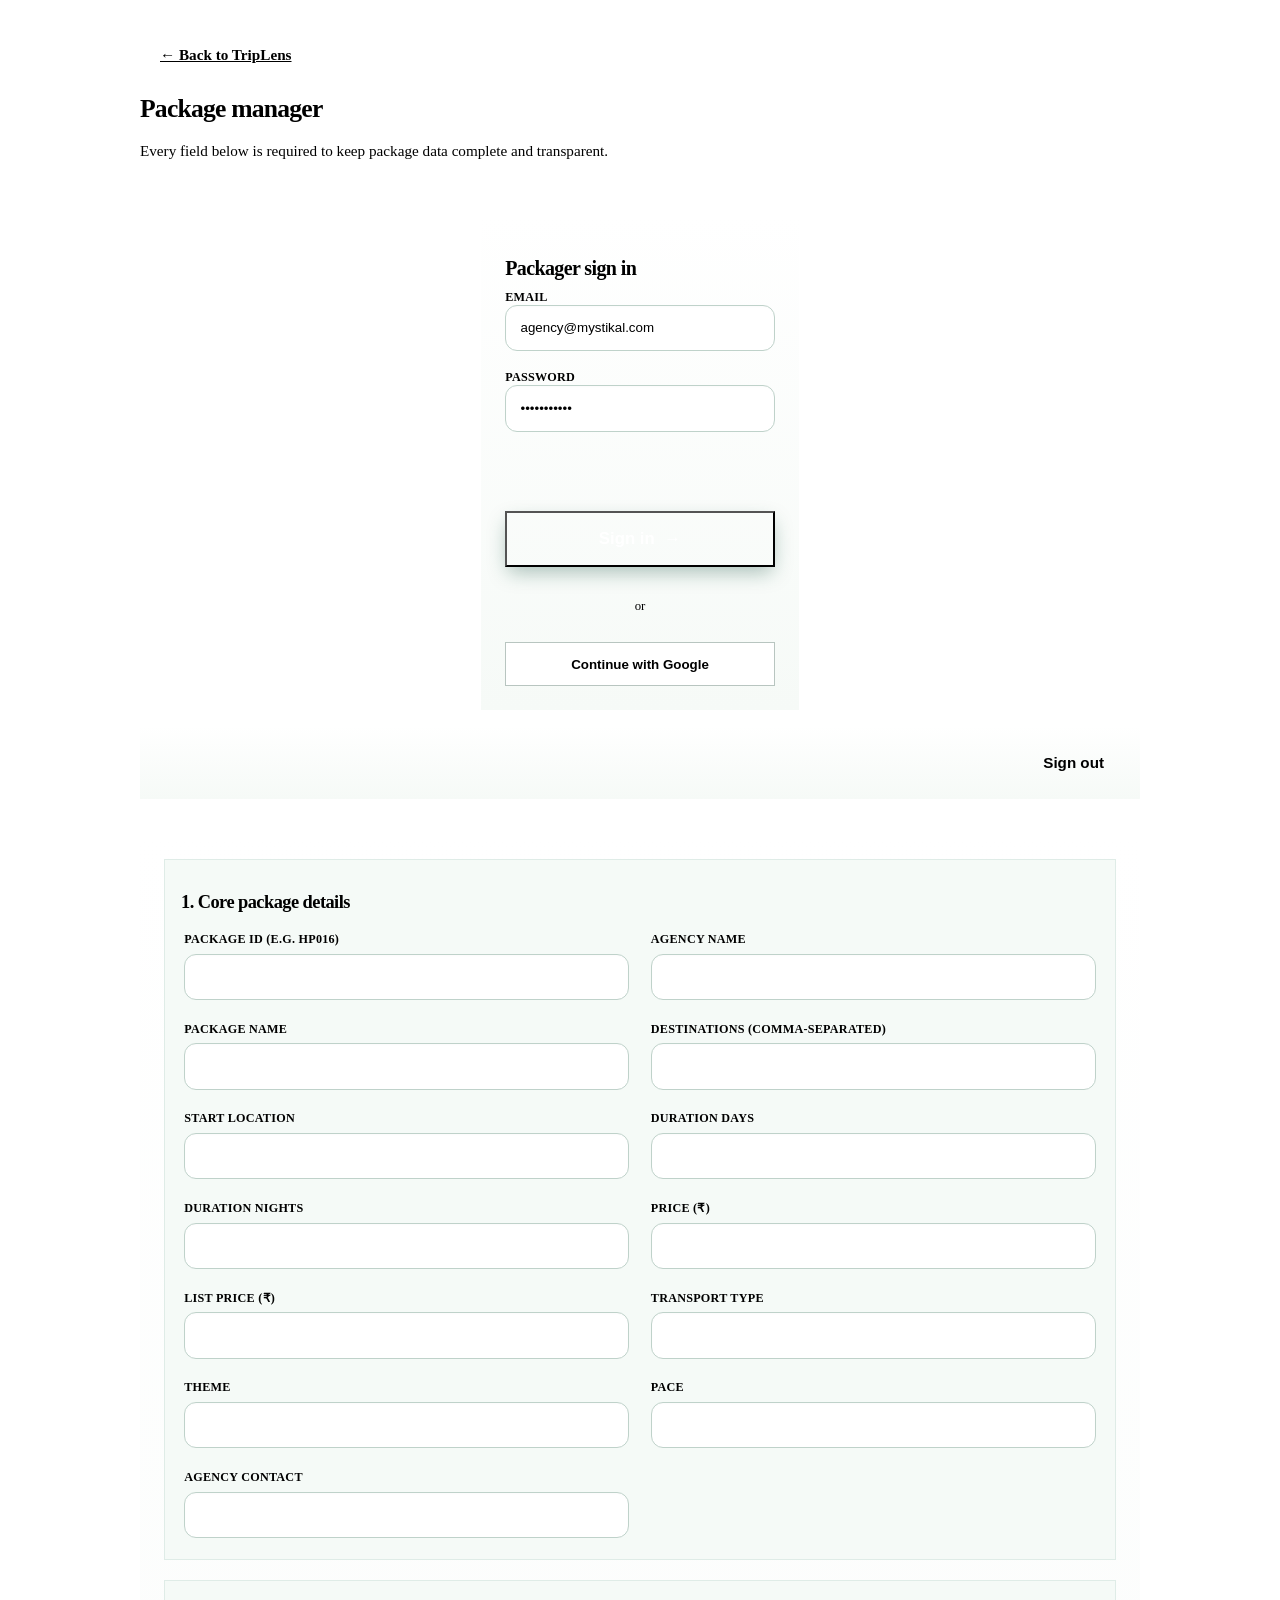
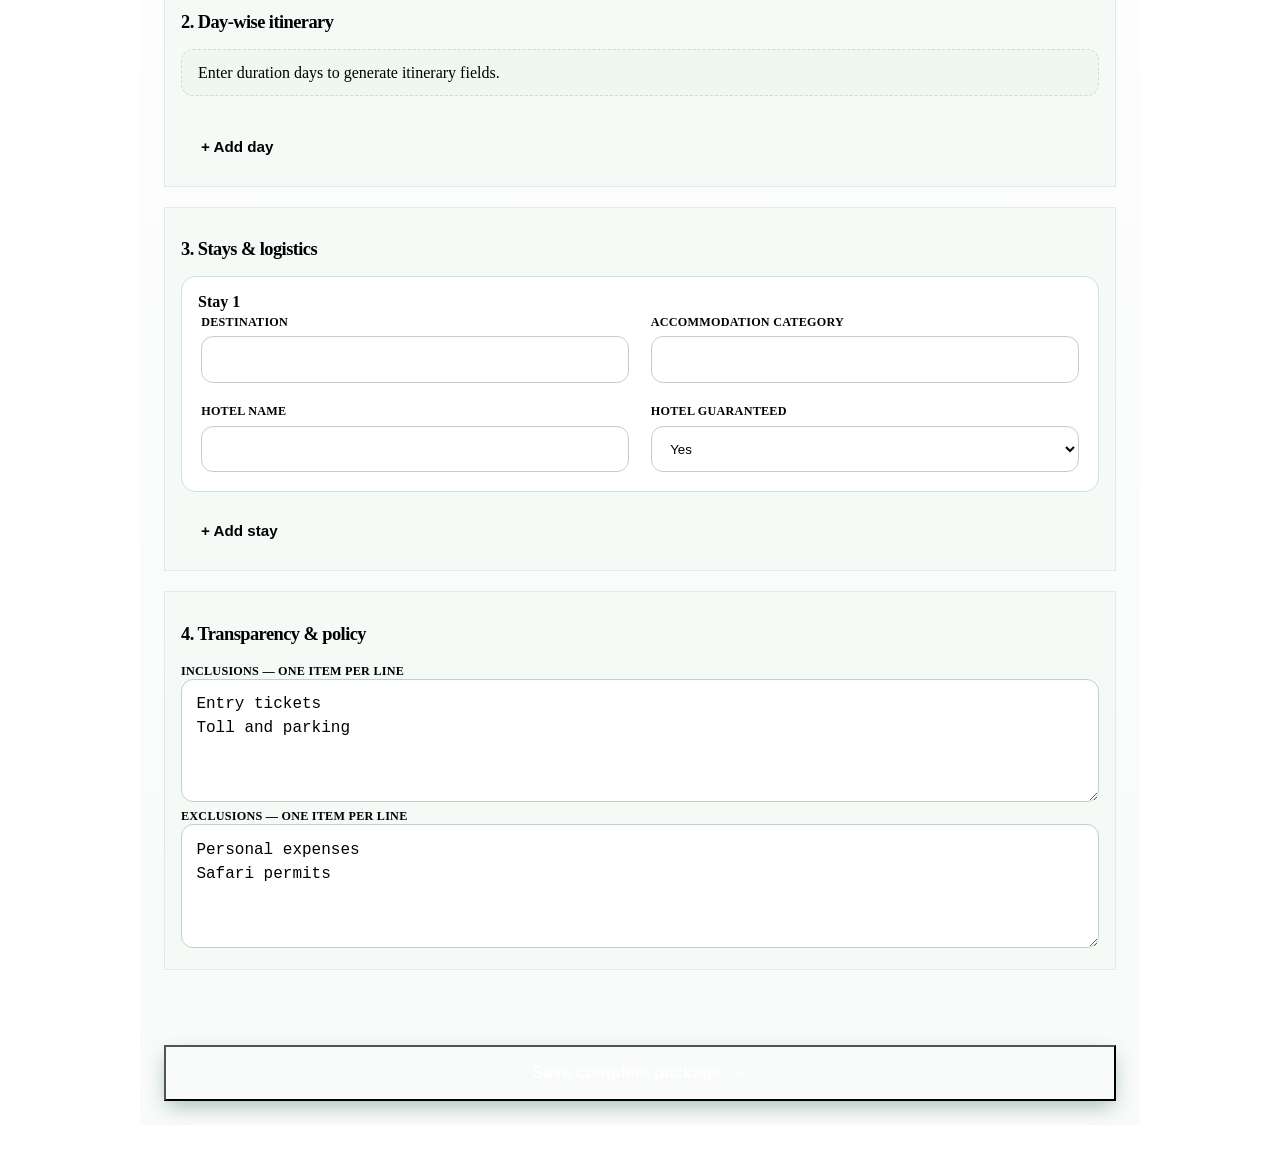
==== commit 4958c462: "Fix package manager persistence and Excel sync" ====
--- a/manage.html
+++ b/manage.html
@@ -3,34 +3,43 @@
 <head>
   <meta charset="utf-8"><meta name="viewport" content="width=device-width, initial-scale=1">
   <title>TripLens — Package Manager</title>
-  <link rel="stylesheet" href="/design-system.css"><link rel="stylesheet" href="/styles.css">
+  <link rel="stylesheet" href="/design-system.css?v=2026-09-24-4"><link rel="stylesheet" href="/styles.css?v=2026-09-24-4">
 </head>
-<body><main class="main-content" style="max-width:1000px;margin:2rem auto;padding:0 1rem">
+<body><main class="main-content manager-page" style="max-width:1000px;margin:2rem auto;padding:0 1rem">
   <a href="/" class="btn-secondary">← Back to TripLens</a>
   <div class="screen-title-group"><h1 class="screen-title">Package manager</h1><p class="screen-subtitle">Every field below is required to keep package data complete and transparent.</p></div>
-  <section id="packager-login" class="pref-card manager-login-card" style="margin-top:1rem">
+  <section id="packager-login" class="pref-card manager-login-card manager-panel" style="margin-top:1rem">
     <h2 class="screen-title" style="font-size:1.25rem">Packager sign in</h2>
     <form id="packager-login-form" class="manager-login-form">
-      <div class="form-group"><label class="form-label" for="packager-email">Email</label><input class="form-select" id="packager-email" type="email" autocomplete="username" required></div>
-      <div class="form-group"><label class="form-label" for="packager-password">Password</label><input class="form-select" id="packager-password" type="password" autocomplete="current-password" required></div>
+      <div class="form-group"><label class="form-label" for="packager-email">Email</label><input class="form-select" id="packager-email" type="email" value="agency@mystikal.com" autocomplete="username" required></div>
+      <div class="form-group"><label class="form-label" for="packager-password">Password</label><input class="form-select" id="packager-password" type="password" value="packager123" autocomplete="current-password" required></div>
       <p id="login-message" aria-live="polite"></p><button class="btn-primary-cta" type="submit"><span>Sign in</span><span>→</span></button>
       <div class="google-sign-in-divider">or</div>
       <button type="button" class="google-sign-in-button" id="google-packager-sign-in">Continue with Google</button>
     </form>
   </section>
-  <section id="manager-shell" hidden>
-    <div class="manager-toolbar"><div id="logged-in-as"></div><button class="btn-secondary" type="button" id="packager-logout">Sign out</button></div>
-  <form id="package-form" class="pref-card" style="margin-top:1rem">
-    <h2 class="screen-title" style="font-size:1.25rem">1. Core package details</h2>
-    <div class="pref-grid" id="core-fields"></div>
-    <h2 class="screen-title" style="font-size:1.25rem;margin-top:2rem">2. Day-wise itinerary</h2>
-    <div id="itinerary-fields"></div>
-    <h2 class="screen-title" style="font-size:1.25rem;margin-top:2rem">3. Stays & logistics</h2>
-    <div id="accommodation-fields"></div><button class="btn-secondary" type="button" id="add-stay">+ Add stay</button>
-    <h2 class="screen-title" style="font-size:1.25rem;margin-top:2rem">4. Transparency & policy</h2>
-    <label class="form-label">Inclusions — one item per line</label><textarea class="ai-prompt-textarea" id="inclusions" required rows="4" placeholder="Entry tickets&#10;Toll and parking"></textarea>
-    <label class="form-label" style="margin-top:1rem">Exclusions — one item per line</label><textarea class="ai-prompt-textarea" id="exclusions" required rows="4" placeholder="Personal expenses&#10;Safari permits"></textarea>
+  <section id="manager-shell" class="manager-shell" hidden>
+    <div class="manager-toolbar manager-panel"><div id="logged-in-as"></div><button class="btn-secondary" type="button" id="packager-logout">Sign out</button></div>
+  <form id="package-form" class="pref-card manager-form-panel" style="margin-top:1rem">
+    <div class="manager-section-block">
+      <h2 class="screen-title manager-section-title">1. Core package details</h2>
+      <div class="pref-grid" id="core-fields"></div>
+    </div>
+    <div class="manager-section-block">
+      <h2 class="screen-title manager-section-title">2. Day-wise itinerary</h2>
+      <div id="itinerary-fields"></div>
+      <button class="btn-secondary" type="button" id="add-day" style="margin-top:0.75rem">+ Add day</button>
+    </div>
+    <div class="manager-section-block">
+      <h2 class="screen-title manager-section-title">3. Stays & logistics</h2>
+      <div id="accommodation-fields"></div><button class="btn-secondary" type="button" id="add-stay">+ Add stay</button>
+    </div>
+    <div class="manager-section-block">
+      <h2 class="screen-title manager-section-title">4. Transparency & policy</h2>
+      <label class="form-label">Inclusions — one item per line</label><textarea class="ai-prompt-textarea" id="inclusions" required rows="4" placeholder="Entry tickets&#10;Toll and parking"></textarea>
+      <label class="form-label" style="margin-top:1rem">Exclusions — one item per line</label><textarea class="ai-prompt-textarea" id="exclusions" required rows="4" placeholder="Personal expenses&#10;Safari permits"></textarea>
+    </div>
     <p id="form-message" aria-live="polite" style="margin-top:1rem"></p><button class="btn-primary-cta" type="submit"><span>Save complete package</span><span>→</span></button>
   </form>
   </section>
-</main><script src="https://accounts.google.com/gsi/client" async defer></script><script src="/manage.js"></script></body></html>
+</main><script src="https://accounts.google.com/gsi/client" async defer></script><script src="/manage.js?v=2026-09-24-4"></script></body></html>
--- a/styles.css
+++ b/styles.css
@@ -2314,14 +2314,96 @@
   gap: 0.4rem;
 }
 
-/* Package manager controls need a clear field boundary on the light surface. */
-.manager-login-card { max-width: 34rem; margin-left: auto; margin-right: auto; }
-.manager-login-form { display: grid; gap: 1rem; max-width: 28rem; }
-.manager-toolbar { display: flex; align-items: center; justify-content: space-between; gap: 1rem; margin: 1rem 0; }
-.manager-toolbar #logged-in-as { color: var(--text-muted); font-size: 0.9rem; }
-.google-sign-in-divider { margin: 1rem 0 0.75rem; color: var(--text-subtle); font-size: 0.8rem; text-align: center; }
-.google-sign-in-button { width: 100%; min-height: 2.75rem; border: 1px solid #B8C5C0; border-radius: var(--radius-sm); background: #FFFFFF; color: var(--text-main); font-weight: 700; }
-.google-sign-in-button:hover { border-color: var(--primary); background: var(--primary-light); }
+.manager-page {
+  align-items: stretch;
+}
+
+.manager-shell {
+  width: 100%;
+  display: grid;
+  gap: 1.25rem;
+}
+
+.manager-panel {
+  background: linear-gradient(180deg, #ffffff 0%, #f6faf7 100%);
+  border: 1px solid var(--primary-border);
+  border-radius: var(--radius-xl);
+  box-shadow: var(--shadow-sm);
+}
+
+.manager-login-card {
+  max-width: 34rem;
+  margin-left: auto;
+  margin-right: auto;
+  padding: 1.5rem;
+}
+
+.manager-login-form {
+  display: grid;
+  gap: 1rem;
+  max-width: 28rem;
+  margin: 0 auto;
+}
+
+.manager-toolbar {
+  display: flex;
+  align-items: center;
+  justify-content: space-between;
+  gap: 1rem;
+  margin: 1rem 0 0;
+  padding: 0.9rem 1rem;
+}
+
+.manager-toolbar #logged-in-as {
+  color: var(--text-main);
+  font-size: 0.9rem;
+  font-weight: 700;
+}
+
+.manager-form-panel {
+  padding: 1.5rem;
+  background: linear-gradient(180deg, #ffffff 0%, #f8fbf9 100%);
+}
+
+.manager-section-block {
+  background: #f5faf7;
+  border: 1px solid #dfece7;
+  border-radius: var(--radius-lg);
+  padding: 1rem 1rem 1.1rem;
+  margin-bottom: 1rem;
+}
+
+.manager-section-title {
+  font-size: 1.15rem !important;
+  margin-bottom: 1rem;
+  color: var(--text-main);
+}
+
+#package-form {
+  display: grid;
+  gap: 0.25rem;
+}
+
+#package-form .pref-grid {
+  margin-bottom: 0;
+  gap: 0.95rem;
+}
+
+#package-form .form-group {
+  display: grid;
+  gap: 0.42rem;
+  padding: 0.2rem;
+}
+
+#package-form .form-label,
+#packager-login-form .form-label {
+  font-size: 0.76rem;
+  font-weight: 700;
+  letter-spacing: 0.02em;
+  text-transform: uppercase;
+  color: var(--text-muted);
+}
+
 #package-form input.form-select,
 #package-form textarea.ai-prompt-textarea,
 #package-form select.form-select,
@@ -2329,17 +2411,84 @@
   width: 100%;
   box-sizing: border-box;
   color: var(--text-main);
-  background: var(--bg-input);
-  border: 1px solid #B8C5C0;
-  border-radius: var(--radius-sm);
-  padding: 0.7rem 0.8rem;
-  min-height: 2.75rem;
-}
+  background: #ffffff;
+  border: 1px solid #bfd2ca;
+  border-radius: 12px;
+  padding: 0.8rem 0.9rem;
+  min-height: 2.9rem;
+  box-shadow: inset 0 1px 2px rgba(15, 23, 42, 0.02);
+}
+
+#package-form textarea.ai-prompt-textarea {
+  min-height: 120px;
+  resize: vertical;
+}
+
 #package-form input.form-select:focus,
 #package-form textarea.ai-prompt-textarea:focus,
 #package-form select.form-select:focus,
 #packager-login-form input.form-select:focus {
   border-color: var(--primary);
-  box-shadow: 0 0 0 3px var(--primary-glow);
-}
-#package-form fieldset.pref-card { border: 1px solid var(--primary-border); }+  box-shadow: 0 0 0 3px var(--primary-glow), inset 0 1px 2px rgba(15, 23, 42, 0.02);
+}
+
+#package-form fieldset.pref-card,
+#itinerary-fields .pref-card,
+#accommodation-fields .pref-card {
+  background: #ffffff;
+  border: 1px solid #d2e1d9;
+  border-radius: 14px;
+  padding: 1rem;
+  box-shadow: none;
+}
+
+#itinerary-fields > p,
+#accommodation-fields > p {
+  background: #eef8f1;
+  border: 1px dashed #c9dfd3;
+  border-radius: 12px;
+  padding: 0.85rem 1rem;
+  color: var(--text-muted);
+}
+
+#package-form fieldset.pref-card legend {
+  padding: 0 0.4rem;
+  font-weight: 800;
+  color: var(--primary);
+}
+
+#add-stay {
+  margin-top: 0.25rem;
+  align-self: flex-start;
+}
+
+.google-sign-in-divider {
+  margin: 1rem 0 0.75rem;
+  color: var(--text-subtle);
+  font-size: 0.8rem;
+  text-align: center;
+}
+
+.google-sign-in-button {
+  width: 100%;
+  min-height: 2.75rem;
+  border: 1px solid #B8C5C0;
+  border-radius: var(--radius-sm);
+  background: #FFFFFF;
+  color: var(--text-main);
+  font-weight: 700;
+}
+
+.google-sign-in-button:hover {
+  border-color: var(--primary);
+  background: var(--primary-light);
+}
+
+#form-message,
+#login-message {
+  min-height: 1.3rem;
+  font-size: 0.85rem;
+  font-weight: 600;
+  white-space: pre-line;
+  display: block;
+}
